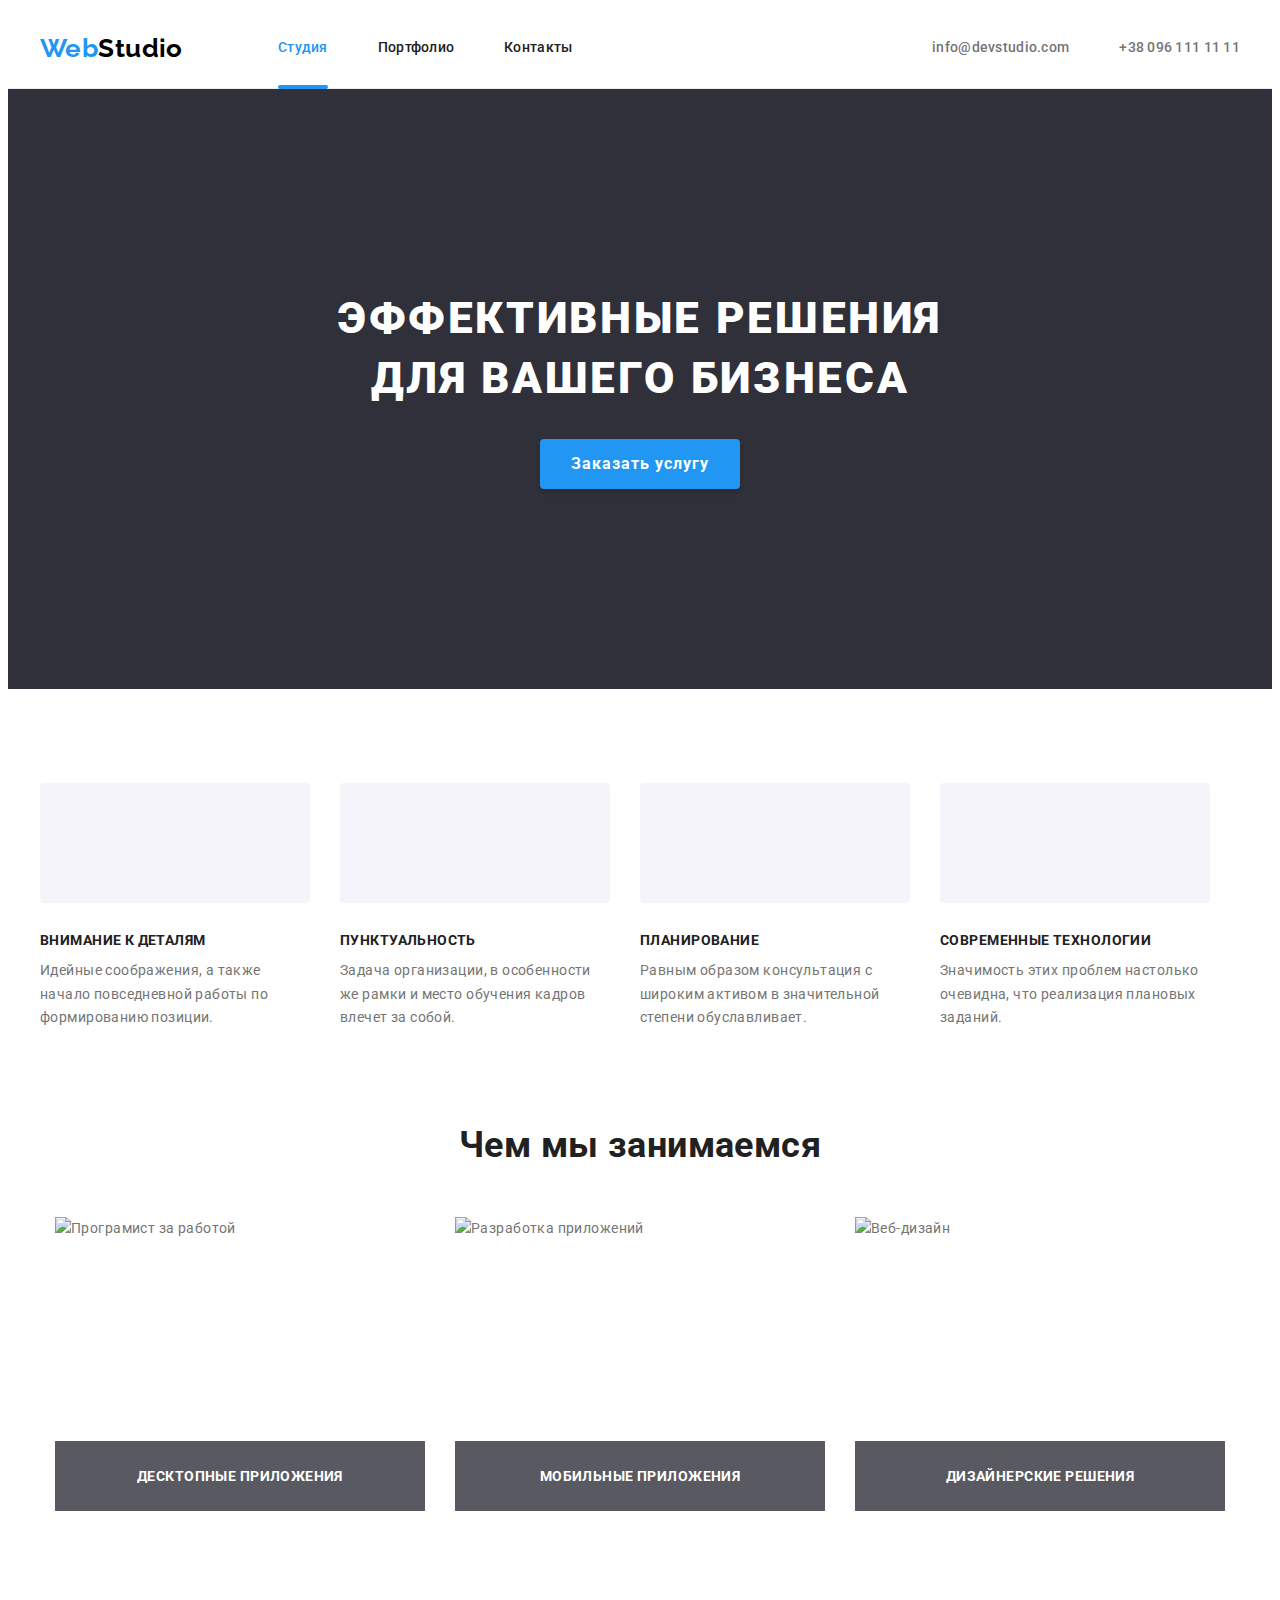
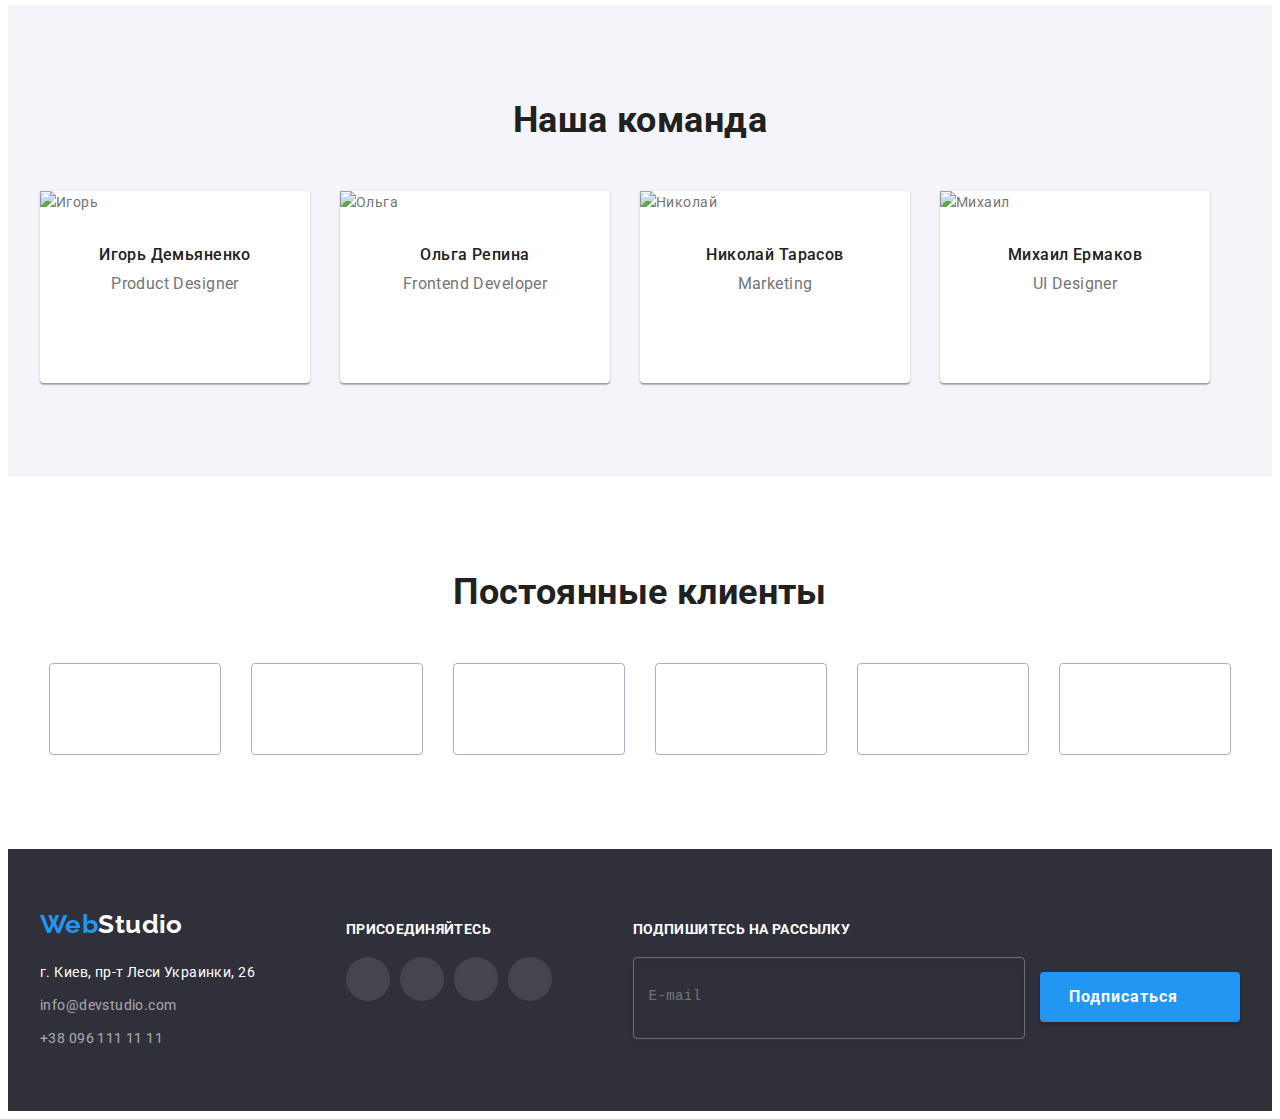
==== index.html @ 881292da "HW07" ====
<!DOCTYPE html>
<html lang="ru">
  <head>
    <meta charset="UTF-8" />
    <meta name="viewport" content="width=device-width, initial-scale=1.0" />
    <title>Домашняя работа №7</title>
    <link
      href="https://fonts.googleapis.com/css2?family=Raleway:wght@700&family=Roboto:wght@400;500;700;900&display=swap"
      rel="stylesheet"
    />
    <link
      rel="stylesheet"
      href="https://cdnjs.cloudflare.com/ajax/libs/modern-normalize/1.0.0/modern-normalize.min.css"
      integrity="sha512-ISS7cAi1PEhQ8jnbJpJZMd29NlhNj4AWYyLOSp2CE/CsHxTCu+r+t0D2yoJudVrd0/8fTVPUVDzY5Tvli75u/g=="
      crossorigin="anonymous"
    />
    <!-- <link rel="stylesheet" href="./css/style.css" /> -->
    <link rel="stylesheet" href="./css/main.min.css" />
  </head>
  <body>
    <header class="header">
      <div class="container header__container">
        <!-- Основная навигация -->
        <nav class="nav">
          <a class="logo link" href="./index.html"><span class="logo__text">Web</span>Studio</a>
          <ul class="list nav__list">
            <li class="nav__item">
              <a class="link nav__link current" href="./index.html"> Студия</a>
            </li>
            <li class="nav__item">
              <a class="link nav__link" href="./portfolio.html">Портфолио</a>
            </li>
            <li class="nav__item">
              <a class="link nav__link" href="#address">Контакты</a>
            </li>
          </ul>
        </nav>
        <ul class="contacts list">
          <li class="contacts__item">
            <a class="contacts__link link" href="mailto:info@devstudio.com"
              ><svg class="contacts__icon" width="16" height="12">
                <use href="./img/sprite.svg#icon-mail"></use>
              </svg>
              info@devstudio.com</a
            >
          </li>
          <li class="contacts__item">
            <a class="contacts__link link" href="tel:+380961111111"
              ><svg class="contacts__icon" width="10" height="16">
                <use href="./img/sprite.svg#icon-smartphone"></use>
              </svg>
              +38 096 111 11 11</a
            >
          </li>
        </ul>
      </div>
    </header>
    <div class="backdrop is-hidden" data-modal>
      <div class="modal">
        <button class="close-btn" data-modal-close>
          <svg class="close-btn__icon" width="30" height="30">
            <use href="./img/sprite.svg#icon-close"></use>
          </svg>
        </button>
        <p class="modal__text">Оставьте свои данные, мы вам перезвоним</p>
        <form class="form">
          <label class="form__field">
            <input type="text" class="form__input" name="name" placeholder=" " />
            <span class="form__label">Имя</span>
            <svg class="form__icon" width="18" height="18">
              <use href="./img/sprite.svg#icon-person"></use>
            </svg>
          </label>
          <label class="form__field">
            <input type="tel" class="form__input" name="phone" placeholder=" " />
            <span class="form__label">Телефон</span>
            <svg class="form__icon" width="18" height="18">
              <use href="./img/sprite.svg#icon-phone"></use>
            </svg>
          </label>
          <label class="form__field">
            <input type="email" class="form__input" name="email" placeholder=" " />
            <span class="form__label">Почта</span>
            <svg class="form__icon" width="18" height="18">
              <use href="./img/sprite.svg#icon-email"></use>
            </svg>
          </label>
          <label class="form__field coment">
            <textarea
              name="coment"
              rows="6"
              type="text"
              class="form__input coment__input"
              placeholder="Введите текст"
            ></textarea>
            <span class="form__label">Комментарий</span>
          </label>
          <div class="modal__box">
            <div role="group" class="contract">
              <label class="contract__field">
                Соглашаюсь с рассылкой и принимаю <a href="" class="contract__link">Условия договора</a>
                <input type="checkbox" name="checkbox" value="contract" class="checkbox visually-hidden" />
                <span class="checkbox__icon"></span>
              </label>
            </div>
            <button type="submit" class="button">Отправить</button>
          </div>
        </form>
      </div>
    </div>
    <main>
      <!-- Блок Герой -->
      <section class="hero">
        <div class="container hero__container">
          <h1 class="hero__title">
            Эффективные решения <br />
            для вашего бизнеса
          </h1>
          <button class="button" type="button" data-modal-open>Заказать услугу</button>
        </div>
      </section>
      <!-- Наши приимущества -->
      <section class="advantages">
        <div class="container">
          <h2 class="visually-hidden">Наши приимущества</h2>
          <ul class="list advantages__list">
            <li class="item advantages__item">
              <div class="icon-box">
                <svg class="icon" width="70" height="70">
                  <use href="./img/sprite.svg#icon-antenna"></use>
                </svg>
              </div>
              <h3 class="title advantages__title">Внимание к деталям</h3>
              <p class="advantages__text">
                Идейные соображения, а также начало повседневной работы по формированию позиции.
              </p>
            </li>
            <li class="item advantages__item">
              <div class="icon-box">
                <svg class="icon" width="70" height="70">
                  <use href="./img/sprite.svg#icon-clock"></use>
                </svg>
              </div>
              <h3 class="title advantages__title">Пунктуальность</h3>
              <p class="advantages__text">
                Задача организации, в особенности же рамки и место обучения кадров влечет за собой.
              </p>
            </li>
            <li class="item advantages__item">
              <div class="icon-box">
                <svg class="icon" width="70" height="70">
                  <use href="./img/sprite.svg#icon-diagram"></use>
                </svg>
              </div>
              <h3 class="title advantages__title">Планирование</h3>
              <p class="advantages__text">
                Равным образом консультация с широким активом в значительной степени обуславливает.
              </p>
            </li>
            <li class="item advantages__item">
              <div class="icon-box">
                <svg class="icon" width="70" height="70">
                  <use href="./img/sprite.svg#icon-astronaut"></use>
                </svg>
              </div>
              <h3 class="title advantages__title">Современные технологии</h3>
              <p class="advantages__text">
                Значимость этих проблем настолько очевидна, что реализация плановых заданий.
              </p>
            </li>
          </ul>
        </div>
      </section>
      <!-- Чем мы занимаемся -->
      <section class="work">
        <div class="container">
          <h2 class="title">Чем мы занимаемся</h2>
          <ul class="list work__list">
            <li class="item work__item">
              <img src="./img/img1.png" alt="Програмист за работой" width="370" height="294" />
              <p class="work__text">Десктопные приложения</p>
            </li>
            <li class="item work__item">
              <img src="./img/img2.png" alt="Разработка приложений" width="370" height="294" />
              <p class="work__text">Мобильные приложения</p>
            </li>
            <li class="item work__item">
              <img src="./img/img3.png" alt="Веб-дизайн" width="370" height="294" />
              <p class="work__text">Дизайнерские решения</p>
            </li>
          </ul>
        </div>
      </section>
      <!-- Команада -->
      <section class="team">
        <div class="container">
          <h2 class="title">Наша команда</h2>
          <ul class="list team__list">
            <li class="card">
              <img src="./img/img2_4.jpg" alt="Игорь" width="270" />
              <h3 class="title card__title">Игорь Демьяненко</h3>
              <p class="card__text">Product Designer</p>
              <ul class="list card__list">
                <li class="card__item">
                  <a
                    class="card__link link"
                    href="https://www.instagram.com/"
                    target="_blank"
                    rel="noopener noreferrer"
                  >
                    <svg class="icon" width="20" height="20">
                      <use href="./img/sprite.svg#icon-instagram"></use>
                    </svg>
                  </a>
                </li>
                <li class="card__item">
                  <a class="link card__link" href="https://twitter.com/" target="_blank" rel="noopener noreferrer"
                    ><svg class="icon" width="20" height="20">
                      <use href="./img/sprite.svg#icon-twitter"></use>
                    </svg>
                  </a>
                </li>
                <li class="card__item">
                  <a class="link card__link" href="https://www.facebook.com/" target="_blank" rel="noopener noreferrer"
                    ><svg class="icon" width="20" height="20">
                      <use href="./img/sprite.svg#icon-facebook"></use>
                    </svg>
                  </a>
                </li>
                <li class="card__item">
                  <a class="link card__link" href="https://www.linkedin.com/" target="_blank" rel="noopener noreferrer"
                    ><svg class="icon" width="20" height="20">
                      <use href="./img/sprite.svg#icon-linkedin"></use>
                    </svg>
                  </a>
                </li>
              </ul>
            </li>
            <li class="card">
              <img src="./img/img2_1.jpg" alt="Ольга" width="270" />
              <h3 class="title card__title">Ольга Репина</h3>
              <p class="card__text">Frontend Developer</p>
              <ul class="list card__list">
                <li class="card__item">
                  <a class="card__link" href="https://www.instagram.com/" target="_blank" rel="noopener noreferrer">
                    <svg class="icon" width="20" height="20">
                      <use href="./img/sprite.svg#icon-instagram"></use>
                    </svg>
                  </a>
                </li>
                <li class="card__item">
                  <a class="link card__link" href="https://twitter.com/" target="_blank" rel="noopener noreferrer"
                    ><svg class="icon" width="20" height="20">
                      <use href="./img/sprite.svg#icon-twitter"></use>
                    </svg>
                  </a>
                </li>
                <li class="card__item">
                  <a class="link card__link" href="https://www.facebook.com/" target="_blank" rel="noopener noreferrer"
                    ><svg class="icon" width="20" height="20">
                      <use href="./img/sprite.svg#icon-facebook"></use>
                    </svg>
                  </a>
                </li>
                <li class="card__item">
                  <a class="link card__link" href="https://www.linkedin.com/" target="_blank" rel="noopener noreferrer"
                    ><svg class="icon" width="20" height="20">
                      <use href="./img/sprite.svg#icon-linkedin"></use>
                    </svg>
                  </a>
                </li>
              </ul>
            </li>
            <li class="card">
              <img src="./img/img2_2.jpg" alt="Николай" width="270" />
              <h3 class="title card__title">Николай Тарасов</h3>
              <p class="card__text">Marketing</p>
              <ul class="list card__list">
                <li class="card__item">
                  <a class="card__link" href="https://www.instagram.com/" target="_blank" rel="noopener noreferrer">
                    <svg class="icon" width="20" height="20">
                      <use href="./img/sprite.svg#icon-instagram"></use>
                    </svg>
                  </a>
                </li>
                <li class="card__item">
                  <a class="link card__link" href="https://twitter.com/" target="_blank" rel="noopener noreferrer"
                    ><svg class="icon" width="20" height="20">
                      <use href="./img/sprite.svg#icon-twitter"></use>
                    </svg>
                  </a>
                </li>
                <li class="card__item">
                  <a class="link card__link" href="https://www.facebook.com/" target="_blank" rel="noopener noreferrer"
                    ><svg class="icon" width="20" height="20">
                      <use href="./img/sprite.svg#icon-facebook"></use>
                    </svg>
                  </a>
                </li>
                <li class="card__item">
                  <a class="link card__link" href="https://www.linkedin.com/" target="_blank" rel="noopener noreferrer"
                    ><svg class="icon" width="20" height="20">
                      <use href="./img/sprite.svg#icon-linkedin"></use>
                    </svg>
                  </a>
                </li>
              </ul>
            </li>
            <li class="card">
              <img src="./img/img2_3.jpg" alt="Михаил" width="270" />
              <h3 class="title card__title">Михаил Ермаков</h3>
              <p class="card__text">UI Designer</p>
              <ul class="list card__list">
                <li class="card__item">
                  <a
                    class="link card__link"
                    href="https://www.instagram.com/"
                    target="_blank"
                    rel="noopener noreferrer"
                  >
                    <svg class="icon" width="20" height="20">
                      <use href="./img/sprite.svg#icon-instagram"></use>
                    </svg>
                  </a>
                </li>
                <li class="card__item">
                  <a class="link card__link" href="https://twitter.com/" target="_blank" rel="noopener noreferrer"
                    ><svg class="icon" width="20" height="20">
                      <use href="./img/sprite.svg#icon-twitter"></use>
                    </svg>
                  </a>
                </li>
                <li class="card__item">
                  <a class="link card__link" href="https://www.facebook.com/" target="_blank" rel="noopener noreferrer"
                    ><svg class="icon" width="20" height="20">
                      <use href="./img/sprite.svg#icon-facebook"></use>
                    </svg>
                  </a>
                </li>
                <li class="card__item">
                  <a class="link card__link" href="https://www.linkedin.com/" target="_blank" rel="noopener noreferrer"
                    ><svg class="icon" width="20" height="20">
                      <use href="./img/sprite.svg#icon-linkedin"></use>
                    </svg>
                  </a>
                </li>
              </ul>
            </li>
          </ul>
        </div>
      </section>
      <section class="clients">
        <div class="container">
          <h2 class="title">Постоянные клиенты</h2>
          <ul class="list clients__box">
            <li class="clients__item">
              <a href="" class="link clients__link"
                ><svg class="icon" width="44" height="49">
                  <use href="./img/sprite.svg#icon-logo-1"></use>
                </svg>
              </a>
            </li>
            <li class="clients__item">
              <a href="" class="clients__link"
                ><svg class="icon" width="40" height="52">
                  <use href="./img/sprite.svg#icon-logo-2"></use>
                </svg>
              </a>
            </li>
            <li class="clients__item">
              <a href="" class="link clients__link"
                ><svg class="icon" width="40" height="42">
                  <use href="./img/sprite.svg#icon-logo-3"></use>
                </svg>
              </a>
            </li>
            <li class="clients__item">
              <a href="" class="link clients__link"
                ><svg class="icon" width="80" height="42">
                  <use href="./img/sprite.svg#icon-logo-4"></use>
                </svg>
              </a>
            </li>
            <li class="clients__item">
              <a href="" class="link clients__link"
                ><svg class="icon" width="59" height="47">
                  <use href="./img/sprite.svg#icon-logo-5"></use>
                </svg>
              </a>
            </li>
            <li class="clients__item">
              <a href="" class="link clients__link"
                ><svg class="icon" width="88" height="45">
                  <use href="./img/sprite.svg#icon-logo-6"></use>
                </svg>
              </a>
            </li>
          </ul>
        </div>
      </section>
    </main>
    <!-- Футер сайта -->
    <footer class="footer">
      <div class="container footer__container">
        <div class="footer__box">
          <a class="logo link" href="./index.html"><span class="logo__text">Web</span>Studio</a>
          <address id="address" class="address">
            <p class="address__text">г. Киев, пр-т Леси Украинки, 26</p>
            <ul class="list">
              <li>
                <a class="address__link link" href="mailto:info@devstudio.com">info@devstudio.com</a>
              </li>
              <li>
                <a class="address__link link" href="tel:+380961111111">+38 096 111 11 11</a>
              </li>
            </ul>
          </address>
        </div>
        <div class="footer__box-links box-links">
          <p class="join">присоединяйтесь</p>
          <ul class="list">
            <li class="box-links__item">
              <a
                class="link box-links__link"
                href="https://www.instagram.com/"
                target="_blank"
                rel="noopener noreferrer"
              >
                <svg class="icon" width="20" height="20">
                  <use href="./img/sprite.svg#icon-instagram"></use>
                </svg>
              </a>
            </li>
            <li class="box-links__item">
              <a class="link box-links__link" href="https://twitter.com/" target="_blank" rel="noopener noreferrer"
                ><svg class="icon" width="20" height="20">
                  <use href="./img/sprite.svg#icon-twitter"></use>
                </svg>
              </a>
            </li>
            <li class="box-links__item">
              <a class="link box-links__link" href="https://www.facebook.com/" target="_blank" rel="noopener noreferrer"
                ><svg class="icon" width="20" height="20">
                  <use href="./img/sprite.svg#icon-facebook"></use>
                </svg>
              </a>
            </li>
            <li class="box-links__item">
              <a class="link box-links__link" href="https://www.linkedin.com/" target="_blank" rel="noopener noreferrer"
                ><svg class="icon" width="20" height="20">
                  <use href="./img/sprite.svg#icon-linkedin"></use>
                </svg>
              </a>
            </li>
          </ul>
        </div>
        <div class="footer__box-links">
          <p class="join">Подпишитесь на рассылку</p>
          <form class="mail">
            <label class="mail__field">
              <input type="email" name="mail" class="mail__input" placeholder=" " />
              <samp class="mail__label">E-mail </samp>
            </label>
            <button type="submit" class="button submit">
              Подписаться
              <svg class="submit__icon" width="24" height="24">
                <use href="./img/sprite.svg#icon-send"></use>
              </svg>
            </button>
          </form>
        </div>
      </div>
    </footer>
    <script src="./js/modal.js"></script>
  </body>
</html>
---- css/main.min.css ----
.visually-hidden{position:absolute !important;clip:rect(1px 1px 1px 1px);clip:rect(1px, 1px, 1px, 1px);padding:0 !important;border:0 !important;height:1px !important;width:1px !important;overflow:hidden}body{color:#757575;background-color:#fff;font-family:Roboto,sans-serif;font-size:14px;line-height:1.71;letter-spacing:.03em}img{display:block;max-width:100%;height:auto}.list{list-style:none;padding:0;margin:0}.link{text-decoration:none}.title{color:#212121;font-weight:700;font-size:36px;line-height:1.17;text-align:center}h2{margin-top:0;margin-bottom:50px}.container{margin-right:auto;margin-left:auto;width:1200px;padding-left:15px;padding-right:15px}.button{width:200px;height:50px;border:none;border-radius:4px;-webkit-box-shadow:0px 4px 4px rgba(0,0,0,.15);box-shadow:0px 4px 4px rgba(0,0,0,.15);padding:0;color:#fff;background-color:#2196f3;font-family:inherit;font-weight:700;font-size:16px;line-height:1.87;letter-spacing:.06em;-webkit-transition:color 250ms cubic-bezier(0.4, 0, 0.2, 1),background-color 250ms cubic-bezier(0.4, 0, 0.2, 1);transition:color 250ms cubic-bezier(0.4, 0, 0.2, 1),background-color 250ms cubic-bezier(0.4, 0, 0.2, 1)}.button:hover,.button:focus{color:#2196f3;background-color:#fff}.header{border-bottom:1px solid #ececec}.header__container{display:-webkit-box;display:-ms-flexbox;display:flex;-webkit-box-pack:justify;-ms-flex-pack:justify;justify-content:space-between}.nav{display:-webkit-box;display:-ms-flexbox;display:flex;-webkit-box-pack:justify;-ms-flex-pack:justify;justify-content:space-between;-webkit-box-align:center;-ms-flex-align:center;align-items:center}.nav__list{display:-webkit-box;display:-ms-flexbox;display:flex;padding:0px}.nav__link{display:block;padding-top:32px;padding-bottom:32px;color:#212121;font-weight:500;font-size:14px;line-height:1.14;letter-spacing:.02em;-webkit-transition:color 250ms cubic-bezier(0.4, 0, 0.2, 1);transition:color 250ms cubic-bezier(0.4, 0, 0.2, 1)}.nav__link:hover,.nav__link:focus{color:#2196f3}.nav__item:not(:last-child){margin-right:50px}.nav__link.current{color:#2196f3;position:relative}.nav__link.current::after{content:"";position:absolute;bottom:-1px;left:0;width:100%;height:4px;background-color:#2196f3;border-radius:2px}.logo{margin-right:93px;color:#000;font-family:Raleway,sans-serif;font-weight:700;font-size:26px;line-height:1.19;width:145px;height:31px}.logo__text{color:#2196f3}.footer .logo{color:#fff}.contacts{display:-webkit-box;display:-ms-flexbox;display:flex;-webkit-box-align:center;-ms-flex-align:center;align-items:center}.contacts__item:not(:last-child){padding-left:0px;margin-right:30px}.contacts__link{display:-webkit-box;display:-ms-flexbox;display:flex;-webkit-box-align:center;-ms-flex-align:center;align-items:center;padding-top:32px;padding-bottom:32px;color:#757575;fill:#757575;font-weight:500;font-size:14px;line-height:1.14;letter-spacing:.02em;-webkit-transition:color 250ms cubic-bezier(0.4, 0, 0.2, 1),fill 250ms cubic-bezier(0.4, 0, 0.2, 1);transition:color 250ms cubic-bezier(0.4, 0, 0.2, 1),fill 250ms cubic-bezier(0.4, 0, 0.2, 1)}.contacts__link:hover,.contacts__link:focus{color:#2196f3;fill:#2196f3}.contacts__icon{margin-right:10px}.backdrop{position:absolute;top:0;left:0;width:100%;height:100%;background-color:rgba(0,0,0,.2);opacity:1}.backdrop.is-hidden{opacity:0;pointer-events:none}.modal{position:absolute;z-index:999;top:50%;left:50%;-webkit-transform:translate(-50%, -50%);transform:translate(-50%, -50%);-webkit-box-shadow:0px 1px 3px rgba(0,0,0,.12),0px 1px 1px rgba(0,0,0,.14),0px 2px 1px rgba(0,0,0,.2);box-shadow:0px 1px 3px rgba(0,0,0,.12),0px 1px 1px rgba(0,0,0,.14),0px 2px 1px rgba(0,0,0,.2);border-radius:4px;min-height:581px;min-width:528px;background-color:#fff}.modal__text{margin-top:2px;margin-bottom:30px;text-align:center;font-weight:700;font-size:20px;line-height:1.15;color:#212121}.modal__box{text-align:center}.form__field{position:relative;display:block;margin-left:40px;margin-right:40px;margin-bottom:28px}.form__field.coment{margin-bottom:20px}.form__label{position:absolute;top:-18px;left:0;font-weight:400;font-size:12px;line-height:1.167;letter-spacing:.01em;color:#757575}.form__input{width:448px;height:40px;padding-left:42px;border-radius:4px;border:1px solid rgba(33,33,33,.2)}.form__input:focus{outline:none;border-color:#2196f3}.form__input:focus~.form__icon{fill:#2196f3}.form__icon{position:absolute;top:50%;left:15px;-webkit-transform:translateY(-50%);transform:translateY(-50%)}.coment__input{resize:none;padding:12px 16px;min-height:120px}.contract{margin-bottom:30px}.contract__link{color:#2196f3}.contract__field{position:relative}.checkbox__icon{position:absolute;left:0;top:50%;-webkit-transform:translate(-24px, -50%);transform:translate(-24px, -50%);width:16px;height:15px;background-color:rgba(0,0,0,0);border:2px solid #212121;border-radius:4px}.checkbox:checked+.checkbox__icon{background-color:#2196f3;background-image:url(../../img/icon-check.svg);border:rgba(0,0,0,0);background-size:contain;background-origin:border-box}.close-btn{display:block;padding:0;border:1px solid rgba(0,0,0,.1);border-radius:50%;margin-top:8px;margin-right:8px;margin-left:auto;background-color:rgba(0,0,0,0)}.close-btn:focus,.close-btn:hover{fill:#2196f3}.close-btn__icon{display:block}.hero{padding:200px 0;margin-right:auto;margin-left:auto;max-width:1600px;background-color:#2f303a;background-image:-webkit-gradient(linear, left top, left bottom, from(rgba(47, 48, 58, 0.4)), to(rgba(47, 48, 58, 0.4))),url(../img/hero.jpg);background-image:linear-gradient(rgba(47, 48, 58, 0.4), rgba(47, 48, 58, 0.4)),url(../img/hero.jpg)}.hero__container{display:-webkit-box;display:-ms-flexbox;display:flex;-webkit-box-orient:vertical;-webkit-box-direction:normal;-ms-flex-direction:column;flex-direction:column;-webkit-box-align:center;-ms-flex-align:center;align-items:center;-webkit-box-pack:center;-ms-flex-pack:center;justify-content:center}.hero__title{margin-top:0px;margin-bottom:30px;color:#fff;font-weight:900;font-size:44px;line-height:1.36;text-align:center;letter-spacing:.06em;text-transform:uppercase}.advantages{padding-top:94px;padding-bottom:94px}.advantages__list{display:-webkit-box;display:-ms-flexbox;display:flex}.advantages__text{margin:0}.advantages__title{margin-top:0px;margin-bottom:10px;font-weight:700;font-size:14px;line-height:1.14;text-transform:uppercase;text-align:start}.advantages__item{width:270px}.advantages__item:not(:last-child){margin-right:30px}.icon-box{display:-webkit-box;display:-ms-flexbox;display:flex;-webkit-box-pack:center;-ms-flex-pack:center;justify-content:center;-webkit-box-align:center;-ms-flex-align:center;align-items:center;height:120px;margin-bottom:30px;border-radius:4px;background-color:#f5f4fa}.work{padding-bottom:94px}.work__list{display:-webkit-box;display:-ms-flexbox;display:flex;-webkit-box-pack:center;-ms-flex-pack:center;justify-content:center}.work__item{position:relative}.work__item:not(:last-child){margin-right:30px}.work__text{position:absolute;bottom:0;left:0;right:0;margin:0;padding-top:27px;padding-bottom:27px;font-weight:700;font-size:14px;line-height:1.143;text-align:center;text-transform:uppercase;color:#fff;background-color:rgba(47,48,58,.8)}.team{padding-top:94px;padding-bottom:94px;background-color:#f5f4fa}.team__list{display:-webkit-box;display:-ms-flexbox;display:flex}.card{background-color:#fff;padding-bottom:30px;-webkit-box-shadow:0px 1px 3px rgba(0,0,0,.12),0px 1px 1px rgba(0,0,0,.14),0px 2px 1px rgba(0,0,0,.2);box-shadow:0px 1px 3px rgba(0,0,0,.12),0px 1px 1px rgba(0,0,0,.14),0px 2px 1px rgba(0,0,0,.2);border-radius:0px 0px 4px 4px}.card:not(:last-child){margin-right:30px}.card__title{padding-top:30px;margin:0;margin-bottom:10px;font-weight:500;font-size:16px;line-height:1.19}.card__text{padding-bottom:16px;margin:0;font-size:16px;line-height:1.19;text-align:center}.card__list{display:-webkit-box;display:-ms-flexbox;display:flex;-webkit-box-pack:center;-ms-flex-pack:center;justify-content:center}.card__link{height:44px;width:44px;display:-webkit-inline-box;display:-ms-inline-flexbox;display:inline-flex;-webkit-box-pack:center;-ms-flex-pack:center;justify-content:center;-webkit-box-align:center;-ms-flex-align:center;align-items:center;border-radius:50%;fill:#afb1b8;-webkit-transition:fill 250ms cubic-bezier(0.4, 0, 0.2, 1),background-color 250ms cubic-bezier(0.4, 0, 0.2, 1);transition:fill 250ms cubic-bezier(0.4, 0, 0.2, 1),background-color 250ms cubic-bezier(0.4, 0, 0.2, 1)}.card__link:hover,.card__link:focus{background-color:#2196f3;fill:#fff}.card__item:not(:last-child){margin-right:10px}.clients{padding-bottom:94px;padding-top:94px}.clients__box{display:-webkit-box;display:-ms-flexbox;display:flex;-webkit-box-pack:center;-ms-flex-pack:center;justify-content:center}.clients__item:not(:last-child){margin-right:30px}.clients__link{display:-webkit-box;display:-ms-flexbox;display:flex;-webkit-box-align:center;-ms-flex-align:center;align-items:center;-webkit-box-pack:center;-ms-flex-pack:center;justify-content:center;width:170px;height:90px;fill:#afb1b8;border:1px solid #afb1b8;border-radius:4px;-webkit-transition:border-color 250ms cubic-bezier(0.4, 0, 0.2, 1),fill 250ms cubic-bezier(0.4, 0, 0.2, 1);transition:border-color 250ms cubic-bezier(0.4, 0, 0.2, 1),fill 250ms cubic-bezier(0.4, 0, 0.2, 1)}.clients__link:hover,.clients__link:focus{fill:#2196f3;border-color:#2196f3}.footer{background-color:#2f303a;padding:60px 0}.footer__container{display:-webkit-box;display:-ms-flexbox;display:flex}.footer__box-links{padding-top:12px;margin-left:70px}.footer__box-links>.list{display:-webkit-box;display:-ms-flexbox;display:flex}.footer__box-links:last-child{margin-left:auto}.box-links__item:not(:last-child){margin-right:10px}.box-links__link{display:-webkit-box;display:-ms-flexbox;display:flex;-webkit-box-align:center;-ms-flex-align:center;align-items:center;-webkit-box-pack:center;-ms-flex-pack:center;justify-content:center;width:44px;height:44px;border-radius:50%;background-color:rgba(255,255,255,.1);fill:#fff;-webkit-transition:background-color 250ms cubic-bezier(0.4, 0, 0.2, 1);transition:background-color 250ms cubic-bezier(0.4, 0, 0.2, 1)}.box-links__link:hover,.box-links__link:focus{background-color:#2196f3}.address__text{margin:0;margin-top:20px}.address{color:#fff;font-style:normal}.address__link{color:rgba(255,255,255,.6);display:inline-block;margin-top:9px;-webkit-transition:color 250ms cubic-bezier(0.4, 0, 0.2, 1);transition:color 250ms cubic-bezier(0.4, 0, 0.2, 1)}.address__link:hover,.address__link:focus{color:#2196f3}.join{margin:0;margin-bottom:20px;color:#fff;font-weight:700;line-height:1.143;text-transform:uppercase}.submit{display:-webkit-inline-box;display:-ms-inline-flexbox;display:inline-flex;-webkit-box-align:center;-ms-flex-align:center;align-items:center;padding-left:29px;margin-left:12px}.submit__icon{margin:13px 28px 13px 10px;fill:#fff;-webkit-transition:fill 250ms cubic-bezier(0.4, 0, 0.2, 1);transition:fill 250ms cubic-bezier(0.4, 0, 0.2, 1)}.submit:hover .submit__icon,.submit:focus .submit__icon{fill:#2196f3}.mail__input{width:358px;height:50px;padding:15px 16px;background:rgba(0,0,0,0);border:1px solid rgba(255,255,255,.3);-webkit-filter:drop-shadow(0px 4px 4px rgba(0, 0, 0, 0.15));filter:drop-shadow(0px 4px 4px rgba(0, 0, 0, 0.15));border-radius:4px;color:#fff}.mail__field{position:relative}.mail__label{position:absolute;top:50%;left:16px;-webkit-transform:translateY(-50%);transform:translateY(-50%);-webkit-transition:-webkit-transform 250ms cubic-bezier(0.4, 0, 0.2, 1);transition:-webkit-transform 250ms cubic-bezier(0.4, 0, 0.2, 1);transition:transform 250ms cubic-bezier(0.4, 0, 0.2, 1);transition:transform 250ms cubic-bezier(0.4, 0, 0.2, 1), -webkit-transform 250ms cubic-bezier(0.4, 0, 0.2, 1)}.mail__input:not(:-moz-placeholder-shown)+.mail__label{transform:translateY(60px) scale(1.2)}.mail__input:not(:-ms-input-placeholder)+.mail__label{transform:translateY(60px) scale(1.2)}.mail__input:focus+.mail__label,.mail__input:not(:placeholder-shown)+.mail__label{-webkit-transform:translateY(60px) scale(1.2);transform:translateY(60px) scale(1.2)}/*# sourceMappingURL=main.min.css.map */
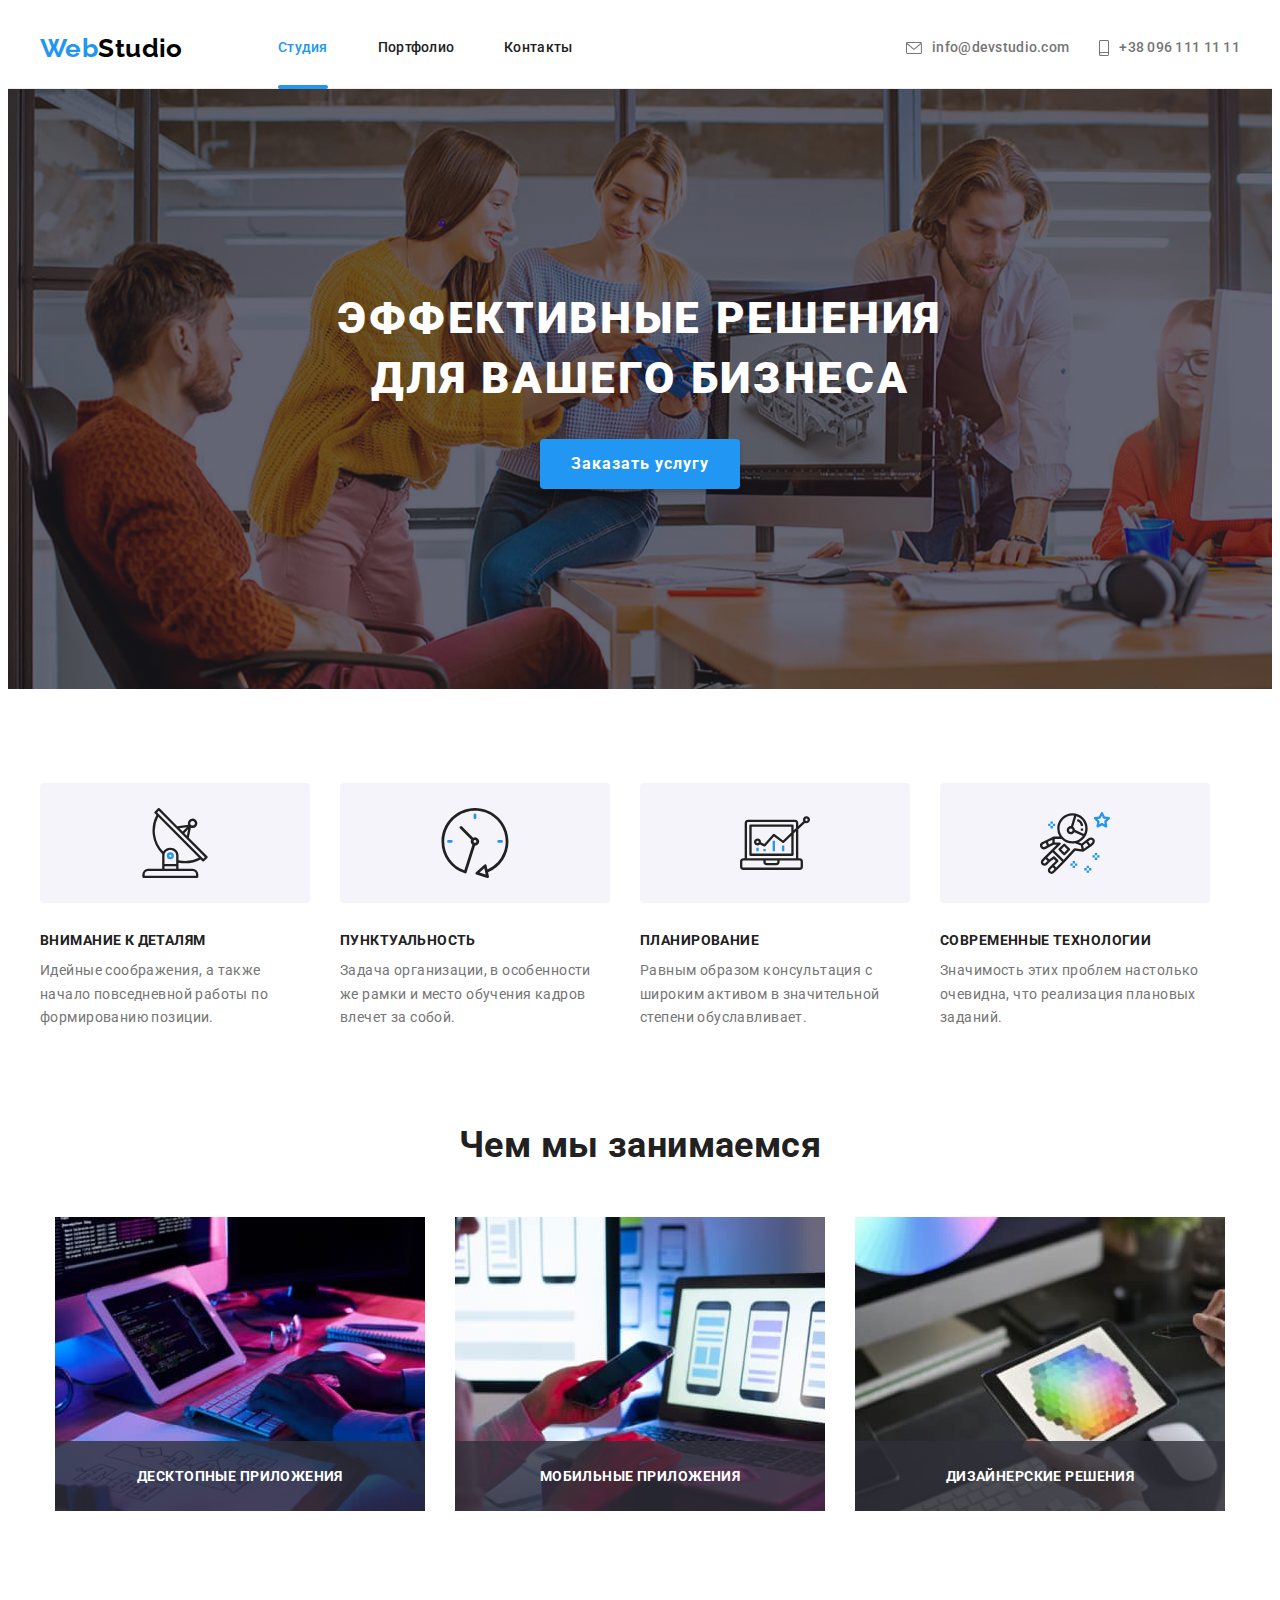
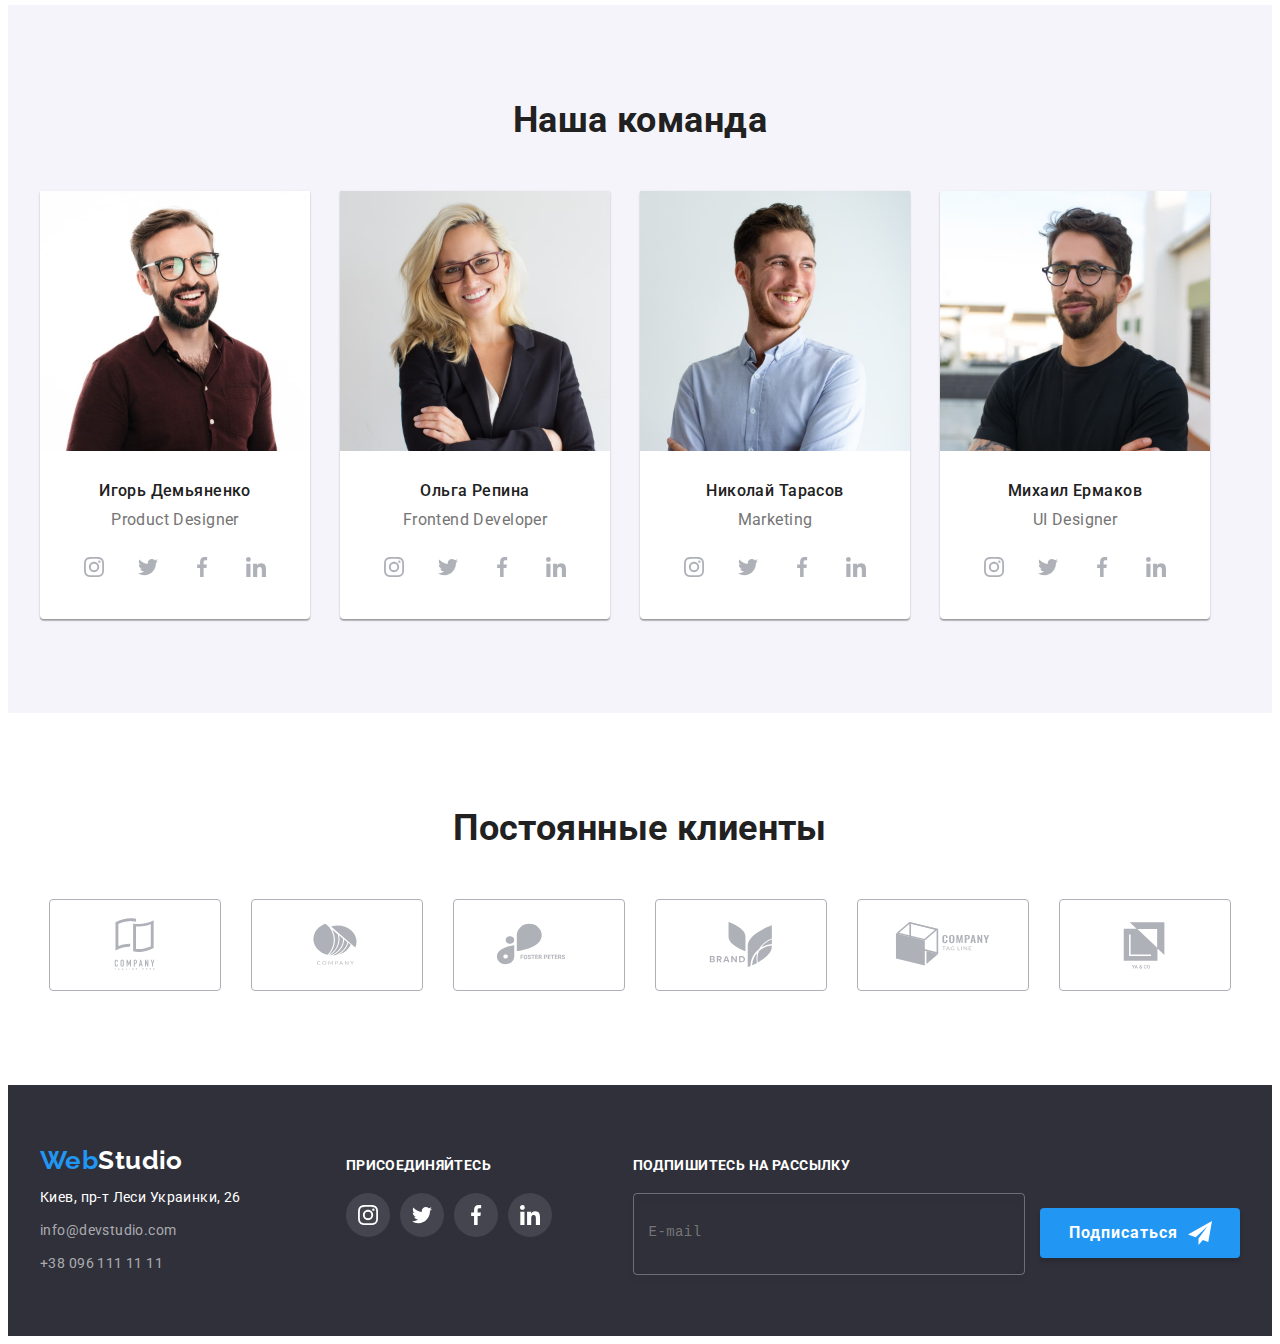
==== commit 6042c9bc: "HW07" ====
--- a/index.html
+++ b/index.html
@@ -3,7 +3,7 @@
   <head>
     <meta charset="UTF-8" />
     <meta name="viewport" content="width=device-width, initial-scale=1.0" />
-    <title>Домашняя работа №7</title>
+    <title>Web Studio (Version 2.1)</title>
     <link
       href="https://fonts.googleapis.com/css2?family=Raleway:wght@700&family=Roboto:wght@400;500;700;900&display=swap"
       rel="stylesheet"
@@ -14,14 +14,12 @@
       integrity="sha512-ISS7cAi1PEhQ8jnbJpJZMd29NlhNj4AWYyLOSp2CE/CsHxTCu+r+t0D2yoJudVrd0/8fTVPUVDzY5Tvli75u/g=="
       crossorigin="anonymous"
     />
-    <!-- <link rel="stylesheet" href="./css/style.css" /> -->
-    <link rel="stylesheet" href="./css/main.min.css" />
+    <link href="./css/main.min.css" rel="stylesheet"/>
   </head>
   <body>
     <header class="header">
       <div class="container header__container">
-        <!-- Основная навигация -->
-        <nav class="nav">
+         <nav class="nav">
           <a class="logo link" href="./index.html"><span class="logo__text">Web</span>Studio</a>
           <ul class="list nav__list">
             <li class="nav__item">
@@ -39,7 +37,7 @@
           <li class="contacts__item">
             <a class="contacts__link link" href="mailto:info@devstudio.com"
               ><svg class="contacts__icon" width="16" height="12">
-                <use href="./img/sprite.svg#icon-mail"></use>
+                <use href="./images/icons.svg#icon-envelope""></use>
               </svg>
               info@devstudio.com</a
             >
@@ -47,7 +45,7 @@
           <li class="contacts__item">
             <a class="contacts__link link" href="tel:+380961111111"
               ><svg class="contacts__icon" width="10" height="16">
-                <use href="./img/sprite.svg#icon-smartphone"></use>
+                <use href="./images/icons.svg#icon-smartphone"></use>
               </svg>
               +38 096 111 11 11</a
             >
@@ -59,30 +57,30 @@
       <div class="modal">
         <button class="close-btn" data-modal-close>
           <svg class="close-btn__icon" width="30" height="30">
-            <use href="./img/sprite.svg#icon-close"></use>
+            <use href="./images/icons.svg#icon-close"></use>
           </svg>
         </button>
-        <p class="modal__text">Оставьте свои данные, мы вам перезвоним</p>
+        <p class="modal__text">Залиште свої дані, ми вам передзвонимо</p>
         <form class="form">
           <label class="form__field">
-            <input type="text" class="form__input" name="name" placeholder=" " />
-            <span class="form__label">Имя</span>
+            <input type="text" class="form__input" name="name"/>
+            <span class="form__label">Ім'я</span>
             <svg class="form__icon" width="18" height="18">
-              <use href="./img/sprite.svg#icon-person"></use>
+              <use href="./images/icons.svg#icon-person"></use>
             </svg>
           </label>
           <label class="form__field">
-            <input type="tel" class="form__input" name="phone" placeholder=" " />
+            <input type="tel" class="form__input" name="phone"/>
             <span class="form__label">Телефон</span>
             <svg class="form__icon" width="18" height="18">
-              <use href="./img/sprite.svg#icon-phone"></use>
+              <use href="./images/icons.svg#icon-phone"></use>
             </svg>
           </label>
           <label class="form__field">
-            <input type="email" class="form__input" name="email" placeholder=" " />
-            <span class="form__label">Почта</span>
+            <input type="email" class="form__input" name="email"/>
+            <span class="form__label">Пошта</span>
             <svg class="form__icon" width="18" height="18">
-              <use href="./img/sprite.svg#icon-email"></use>
+              <use href="./images/icons.svg#icon-email"></use>
             </svg>
           </label>
           <label class="form__field coment">
@@ -93,33 +91,30 @@
               class="form__input coment__input"
               placeholder="Введите текст"
             ></textarea>
-            <span class="form__label">Комментарий</span>
+            <span class="form__label">Коментар</span>
           </label>
           <div class="modal__box">
             <div role="group" class="contract">
               <label class="contract__field">
-                Соглашаюсь с рассылкой и принимаю <a href="" class="contract__link">Условия договора</a>
+                Погоджуюся з розсилкою та приймаю <a href="" class="contract__link">Условия договора</a>
                 <input type="checkbox" name="checkbox" value="contract" class="checkbox visually-hidden" />
                 <span class="checkbox__icon"></span>
               </label>
             </div>
-            <button type="submit" class="button">Отправить</button>
+            <button type="submit" class="button">Відправити</button>
           </div>
         </form>
       </div>
     </div>
     <main>
-      <!-- Блок Герой -->
       <section class="hero">
         <div class="container hero__container">
           <h1 class="hero__title">
-            Эффективные решения <br />
-            для вашего бизнеса
+            Эффективные решения для вашего бизнеса
           </h1>
           <button class="button" type="button" data-modal-open>Заказать услугу</button>
         </div>
       </section>
-      <!-- Наши приимущества -->
       <section class="advantages">
         <div class="container">
           <h2 class="visually-hidden">Наши приимущества</h2>
@@ -127,7 +122,7 @@
             <li class="item advantages__item">
               <div class="icon-box">
                 <svg class="icon" width="70" height="70">
-                  <use href="./img/sprite.svg#icon-antenna"></use>
+                  <use href="./images/icons.svg#icon-antenna"></use>
                 </svg>
               </div>
               <h3 class="title advantages__title">Внимание к деталям</h3>
@@ -138,7 +133,7 @@
             <li class="item advantages__item">
               <div class="icon-box">
                 <svg class="icon" width="70" height="70">
-                  <use href="./img/sprite.svg#icon-clock"></use>
+                  <use href="./images/icons.svg#icon-clock"></use>
                 </svg>
               </div>
               <h3 class="title advantages__title">Пунктуальность</h3>
@@ -149,7 +144,7 @@
             <li class="item advantages__item">
               <div class="icon-box">
                 <svg class="icon" width="70" height="70">
-                  <use href="./img/sprite.svg#icon-diagram"></use>
+                  <use href="./images/icons.svg#icon-diagram"></use>
                 </svg>
               </div>
               <h3 class="title advantages__title">Планирование</h3>
@@ -160,7 +155,7 @@
             <li class="item advantages__item">
               <div class="icon-box">
                 <svg class="icon" width="70" height="70">
-                  <use href="./img/sprite.svg#icon-astronaut"></use>
+                  <use href="./images/icons.svg#icon-astronaut"></use>
                 </svg>
               </div>
               <h3 class="title advantages__title">Современные технологии</h3>
@@ -171,33 +166,31 @@
           </ul>
         </div>
       </section>
-      <!-- Чем мы занимаемся -->
       <section class="work">
         <div class="container">
           <h2 class="title">Чем мы занимаемся</h2>
           <ul class="list work__list">
             <li class="item work__item">
-              <img src="./img/img1.png" alt="Програмист за работой" width="370" height="294" />
+              <img src="images/img1.jpg" alt="Програмист за работой" width="370" height="294" />
               <p class="work__text">Десктопные приложения</p>
             </li>
             <li class="item work__item">
-              <img src="./img/img2.png" alt="Разработка приложений" width="370" height="294" />
+              <img src="images/img2.jpg" alt="Разработка приложений" width="370" height="294" />
               <p class="work__text">Мобильные приложения</p>
             </li>
             <li class="item work__item">
-              <img src="./img/img3.png" alt="Веб-дизайн" width="370" height="294" />
+              <img src="images/img3.jpg" alt="Веб-дизайн" width="370" height="294" />
               <p class="work__text">Дизайнерские решения</p>
             </li>
           </ul>
         </div>
       </section>
-      <!-- Команада -->
       <section class="team">
         <div class="container">
           <h2 class="title">Наша команда</h2>
           <ul class="list team__list">
             <li class="card">
-              <img src="./img/img2_4.jpg" alt="Игорь" width="270" />
+              <img src="./images/img4.jpg" alt="Игорь" width="270" />
               <h3 class="title card__title">Игорь Демьяненко</h3>
               <p class="card__text">Product Designer</p>
               <ul class="list card__list">
@@ -209,105 +202,105 @@
                     rel="noopener noreferrer"
                   >
                     <svg class="icon" width="20" height="20">
-                      <use href="./img/sprite.svg#icon-instagram"></use>
+                      <use href="./images/icons.svg#icon-instagram"></use>
                     </svg>
                   </a>
                 </li>
                 <li class="card__item">
                   <a class="link card__link" href="https://twitter.com/" target="_blank" rel="noopener noreferrer"
                     ><svg class="icon" width="20" height="20">
-                      <use href="./img/sprite.svg#icon-twitter"></use>
+                      <use href="./images/icons.svg#icon-twitter"></use>
                     </svg>
                   </a>
                 </li>
                 <li class="card__item">
                   <a class="link card__link" href="https://www.facebook.com/" target="_blank" rel="noopener noreferrer"
                     ><svg class="icon" width="20" height="20">
-                      <use href="./img/sprite.svg#icon-facebook"></use>
+                      <use href="./images/icons.svg#icon-facebook""></use>
                     </svg>
                   </a>
                 </li>
                 <li class="card__item">
                   <a class="link card__link" href="https://www.linkedin.com/" target="_blank" rel="noopener noreferrer"
                     ><svg class="icon" width="20" height="20">
-                      <use href="./img/sprite.svg#icon-linkedin"></use>
+                      <use href="./images/icons.svg#icon-linkedin"></use>
                     </svg>
                   </a>
                 </li>
               </ul>
             </li>
             <li class="card">
-              <img src="./img/img2_1.jpg" alt="Ольга" width="270" />
+              <img src="./images/img5.jpg" alt="Ольга" width="270" />
               <h3 class="title card__title">Ольга Репина</h3>
               <p class="card__text">Frontend Developer</p>
               <ul class="list card__list">
                 <li class="card__item">
                   <a class="card__link" href="https://www.instagram.com/" target="_blank" rel="noopener noreferrer">
                     <svg class="icon" width="20" height="20">
-                      <use href="./img/sprite.svg#icon-instagram"></use>
+                      <use href="./images/icons.svg#icon-instagram"></use>
                     </svg>
                   </a>
                 </li>
                 <li class="card__item">
                   <a class="link card__link" href="https://twitter.com/" target="_blank" rel="noopener noreferrer"
                     ><svg class="icon" width="20" height="20">
-                      <use href="./img/sprite.svg#icon-twitter"></use>
+                      <use href="./images/icons.svg#icon-twitter"></use>
                     </svg>
                   </a>
                 </li>
                 <li class="card__item">
                   <a class="link card__link" href="https://www.facebook.com/" target="_blank" rel="noopener noreferrer"
                     ><svg class="icon" width="20" height="20">
-                      <use href="./img/sprite.svg#icon-facebook"></use>
+                      <use href="./images/icons.svg#icon-facebook"></use>
                     </svg>
                   </a>
                 </li>
                 <li class="card__item">
                   <a class="link card__link" href="https://www.linkedin.com/" target="_blank" rel="noopener noreferrer"
                     ><svg class="icon" width="20" height="20">
-                      <use href="./img/sprite.svg#icon-linkedin"></use>
+                      <use href="./images/icons.svg#icon-linkedin"></use>
                     </svg>
                   </a>
                 </li>
               </ul>
             </li>
             <li class="card">
-              <img src="./img/img2_2.jpg" alt="Николай" width="270" />
+              <img src="./images/img6.jpg" alt="Николай" width="270" />
               <h3 class="title card__title">Николай Тарасов</h3>
               <p class="card__text">Marketing</p>
               <ul class="list card__list">
                 <li class="card__item">
                   <a class="card__link" href="https://www.instagram.com/" target="_blank" rel="noopener noreferrer">
                     <svg class="icon" width="20" height="20">
-                      <use href="./img/sprite.svg#icon-instagram"></use>
+                      <use href="./images/icons.svg#icon-instagram"></use>
                     </svg>
                   </a>
                 </li>
                 <li class="card__item">
                   <a class="link card__link" href="https://twitter.com/" target="_blank" rel="noopener noreferrer"
                     ><svg class="icon" width="20" height="20">
-                      <use href="./img/sprite.svg#icon-twitter"></use>
+                      <use href="./images/icons.svg#icon-twitter"></use>
                     </svg>
                   </a>
                 </li>
                 <li class="card__item">
                   <a class="link card__link" href="https://www.facebook.com/" target="_blank" rel="noopener noreferrer"
                     ><svg class="icon" width="20" height="20">
-                      <use href="./img/sprite.svg#icon-facebook"></use>
+                      <use href="./images/icons.svg#icon-facebook"></use>
                     </svg>
                   </a>
                 </li>
                 <li class="card__item">
                   <a class="link card__link" href="https://www.linkedin.com/" target="_blank" rel="noopener noreferrer"
                     ><svg class="icon" width="20" height="20">
-                      <use href="./img/sprite.svg#icon-linkedin"></use>
+                      <use href="./images/icons.svg#icon-linkedin"></use>
                     </svg>
                   </a>
                 </li>
               </ul>
             </li>
             <li class="card">
-              <img src="./img/img2_3.jpg" alt="Михаил" width="270" />
+              <img src="./images/img7.jpg" alt="Михаил" width="270" />
               <h3 class="title card__title">Михаил Ермаков</h3>
               <p class="card__text">UI Designer</p>
               <ul class="list card__list">
@@ -319,28 +312,28 @@
                     rel="noopener noreferrer"
                   >
                     <svg class="icon" width="20" height="20">
-                      <use href="./img/sprite.svg#icon-instagram"></use>
+                      <use href="./images/icons.svg#icon-instagram"></use>
                     </svg>
                   </a>
                 </li>
                 <li class="card__item">
                   <a class="link card__link" href="https://twitter.com/" target="_blank" rel="noopener noreferrer"
                     ><svg class="icon" width="20" height="20">
-                      <use href="./img/sprite.svg#icon-twitter"></use>
+                      <use href="./images/icons.svg#icon-twitter"></use>
                     </svg>
                   </a>
                 </li>
                 <li class="card__item">
                   <a class="link card__link" href="https://www.facebook.com/" target="_blank" rel="noopener noreferrer"
                     ><svg class="icon" width="20" height="20">
-                      <use href="./img/sprite.svg#icon-facebook"></use>
+                      <use href="./images/icons.svg#icon-facebook"></use>
                     </svg>
                   </a>
                 </li>
                 <li class="card__item">
                   <a class="link card__link" href="https://www.linkedin.com/" target="_blank" rel="noopener noreferrer"
                     ><svg class="icon" width="20" height="20">
-                      <use href="./img/sprite.svg#icon-linkedin"></use>
+                      <use href="./images/icons.svg#icon-linkedin"></use>
                     </svg>
                   </a>
                 </li>
@@ -355,43 +348,43 @@
           <ul class="list clients__box">
             <li class="clients__item">
               <a href="" class="link clients__link"
-                ><svg class="icon" width="44" height="49">
-                  <use href="./img/sprite.svg#icon-logo-1"></use>
+                ><svg class="icon" width="106" height="60">
+                  <use href="./images/icons.svg#icon-Logo1"></use>
                 </svg>
               </a>
             </li>
             <li class="clients__item">
               <a href="" class="clients__link"
-                ><svg class="icon" width="40" height="52">
-                  <use href="./img/sprite.svg#icon-logo-2"></use>
+                ><svg class="icon" width="106" height="60">
+                  <use href="./images/icons.svg#icon-Logo2"></use>
                 </svg>
               </a>
             </li>
             <li class="clients__item">
               <a href="" class="link clients__link"
-                ><svg class="icon" width="40" height="42">
-                  <use href="./img/sprite.svg#icon-logo-3"></use>
+                ><svg class="icon" width="106" height="60">
+                  <use href="./images/icons.svg#icon-Logo3"></use>
                 </svg>
               </a>
             </li>
             <li class="clients__item">
               <a href="" class="link clients__link"
-                ><svg class="icon" width="80" height="42">
-                  <use href="./img/sprite.svg#icon-logo-4"></use>
+                ><svg class="icon" width="106" height="60">
+                  <use href="./images/icons.svg#icon-Logo4"></use>
                 </svg>
               </a>
             </li>
             <li class="clients__item">
               <a href="" class="link clients__link"
-                ><svg class="icon" width="59" height="47">
-                  <use href="./img/sprite.svg#icon-logo-5"></use>
+                ><svg class="icon" width="106" height="60">
+                  <use href="./images/icons.svg#icon-Logo5"></use>
                 </svg>
               </a>
             </li>
             <li class="clients__item">
               <a href="" class="link clients__link"
-                ><svg class="icon" width="88" height="45">
-                  <use href="./img/sprite.svg#icon-logo-6"></use>
+                ><svg class="icon" width="106" height="60">
+                  <use href="./images/icons.svg#icon-Logo6"></use>
                 </svg>
               </a>
             </li>
@@ -399,14 +392,15 @@
         </div>
       </section>
     </main>
-    <!-- Футер сайта -->
     <footer class="footer">
       <div class="container footer__container">
         <div class="footer__box">
           <a class="logo link" href="./index.html"><span class="logo__text">Web</span>Studio</a>
           <address id="address" class="address">
-            <p class="address__text">г. Киев, пр-т Леси Украинки, 26</p>
             <ul class="list">
+              <li>
+                <a class="address__map link" href="https://goo.gl/maps/piqngm7oDQpEDh6u6" target="_blank" rel="noopener nofollow noreferrer">Киев, пр-т Леси Украинки, 26</a>
+              </li>
               <li>
                 <a class="address__link link" href="mailto:info@devstudio.com">info@devstudio.com</a>
               </li>
@@ -427,28 +421,28 @@
                 rel="noopener noreferrer"
               >
                 <svg class="icon" width="20" height="20">
-                  <use href="./img/sprite.svg#icon-instagram"></use>
+                  <use href="./images/icons.svg#icon-instagram"></use>
                 </svg>
               </a>
             </li>
             <li class="box-links__item">
               <a class="link box-links__link" href="https://twitter.com/" target="_blank" rel="noopener noreferrer"
                 ><svg class="icon" width="20" height="20">
-                  <use href="./img/sprite.svg#icon-twitter"></use>
+                  <use href="./images/icons.svg#icon-twitter"></use>
                 </svg>
               </a>
             </li>
             <li class="box-links__item">
               <a class="link box-links__link" href="https://www.facebook.com/" target="_blank" rel="noopener noreferrer"
                 ><svg class="icon" width="20" height="20">
-                  <use href="./img/sprite.svg#icon-facebook"></use>
+                  <use href="./images/icons.svg#icon-facebook"></use>
                 </svg>
               </a>
             </li>
             <li class="box-links__item">
               <a class="link box-links__link" href="https://www.linkedin.com/" target="_blank" rel="noopener noreferrer"
                 ><svg class="icon" width="20" height="20">
-                  <use href="./img/sprite.svg#icon-linkedin"></use>
+                  <use href="./images/icons.svg#icon-linkedin"></use>
                 </svg>
               </a>
             </li>
@@ -464,7 +458,7 @@
             <button type="submit" class="button submit">
               Подписаться
               <svg class="submit__icon" width="24" height="24">
-                <use href="./img/sprite.svg#icon-send"></use>
+                <use href="./images/icons.svg#icon-icon-send"></use>
               </svg>
             </button>
           </form>
--- a/css/main.min.css
+++ b/css/main.min.css
@@ -1 +1 @@
-.visually-hidden{position:absolute !important;clip:rect(1px 1px 1px 1px);clip:rect(1px, 1px, 1px, 1px);padding:0 !important;border:0 !important;height:1px !important;width:1px !important;overflow:hidden}body{color:#757575;background-color:#fff;font-family:Roboto,sans-serif;font-size:14px;line-height:1.71;letter-spacing:.03em}img{display:block;max-width:100%;height:auto}.list{list-style:none;padding:0;margin:0}.link{text-decoration:none}.title{color:#212121;font-weight:700;font-size:36px;line-height:1.17;text-align:center}h2{margin-top:0;margin-bottom:50px}.container{margin-right:auto;margin-left:auto;width:1200px;padding-left:15px;padding-right:15px}.button{width:200px;height:50px;border:none;border-radius:4px;-webkit-box-shadow:0px 4px 4px rgba(0,0,0,.15);box-shadow:0px 4px 4px rgba(0,0,0,.15);padding:0;color:#fff;background-color:#2196f3;font-family:inherit;font-weight:700;font-size:16px;line-height:1.87;letter-spacing:.06em;-webkit-transition:color 250ms cubic-bezier(0.4, 0, 0.2, 1),background-color 250ms cubic-bezier(0.4, 0, 0.2, 1);transition:color 250ms cubic-bezier(0.4, 0, 0.2, 1),background-color 250ms cubic-bezier(0.4, 0, 0.2, 1)}.button:hover,.button:focus{color:#2196f3;background-color:#fff}.header{border-bottom:1px solid #ececec}.header__container{display:-webkit-box;display:-ms-flexbox;display:flex;-webkit-box-pack:justify;-ms-flex-pack:justify;justify-content:space-between}.nav{display:-webkit-box;display:-ms-flexbox;display:flex;-webkit-box-pack:justify;-ms-flex-pack:justify;justify-content:space-between;-webkit-box-align:center;-ms-flex-align:center;align-items:center}.nav__list{display:-webkit-box;display:-ms-flexbox;display:flex;padding:0px}.nav__link{display:block;padding-top:32px;padding-bottom:32px;color:#212121;font-weight:500;font-size:14px;line-height:1.14;letter-spacing:.02em;-webkit-transition:color 250ms cubic-bezier(0.4, 0, 0.2, 1);transition:color 250ms cubic-bezier(0.4, 0, 0.2, 1)}.nav__link:hover,.nav__link:focus{color:#2196f3}.nav__item:not(:last-child){margin-right:50px}.nav__link.current{color:#2196f3;position:relative}.nav__link.current::after{content:"";position:absolute;bottom:-1px;left:0;width:100%;height:4px;background-color:#2196f3;border-radius:2px}.logo{margin-right:93px;color:#000;font-family:Raleway,sans-serif;font-weight:700;font-size:26px;line-height:1.19;width:145px;height:31px}.logo__text{color:#2196f3}.footer .logo{color:#fff}.contacts{display:-webkit-box;display:-ms-flexbox;display:flex;-webkit-box-align:center;-ms-flex-align:center;align-items:center}.contacts__item:not(:last-child){padding-left:0px;margin-right:30px}.contacts__link{display:-webkit-box;display:-ms-flexbox;display:flex;-webkit-box-align:center;-ms-flex-align:center;align-items:center;padding-top:32px;padding-bottom:32px;color:#757575;fill:#757575;font-weight:500;font-size:14px;line-height:1.14;letter-spacing:.02em;-webkit-transition:color 250ms cubic-bezier(0.4, 0, 0.2, 1),fill 250ms cubic-bezier(0.4, 0, 0.2, 1);transition:color 250ms cubic-bezier(0.4, 0, 0.2, 1),fill 250ms cubic-bezier(0.4, 0, 0.2, 1)}.contacts__link:hover,.contacts__link:focus{color:#2196f3;fill:#2196f3}.contacts__icon{margin-right:10px}.backdrop{position:absolute;top:0;left:0;width:100%;height:100%;background-color:rgba(0,0,0,.2);opacity:1}.backdrop.is-hidden{opacity:0;pointer-events:none}.modal{position:absolute;z-index:999;top:50%;left:50%;-webkit-transform:translate(-50%, -50%);transform:translate(-50%, -50%);-webkit-box-shadow:0px 1px 3px rgba(0,0,0,.12),0px 1px 1px rgba(0,0,0,.14),0px 2px 1px rgba(0,0,0,.2);box-shadow:0px 1px 3px rgba(0,0,0,.12),0px 1px 1px rgba(0,0,0,.14),0px 2px 1px rgba(0,0,0,.2);border-radius:4px;min-height:581px;min-width:528px;background-color:#fff}.modal__text{margin-top:2px;margin-bottom:30px;text-align:center;font-weight:700;font-size:20px;line-height:1.15;color:#212121}.modal__box{text-align:center}.form__field{position:relative;display:block;margin-left:40px;margin-right:40px;margin-bottom:28px}.form__field.coment{margin-bottom:20px}.form__label{position:absolute;top:-18px;left:0;font-weight:400;font-size:12px;line-height:1.167;letter-spacing:.01em;color:#757575}.form__input{width:448px;height:40px;padding-left:42px;border-radius:4px;border:1px solid rgba(33,33,33,.2)}.form__input:focus{outline:none;border-color:#2196f3}.form__input:focus~.form__icon{fill:#2196f3}.form__icon{position:absolute;top:50%;left:15px;-webkit-transform:translateY(-50%);transform:translateY(-50%)}.coment__input{resize:none;padding:12px 16px;min-height:120px}.contract{margin-bottom:30px}.contract__link{color:#2196f3}.contract__field{position:relative}.checkbox__icon{position:absolute;left:0;top:50%;-webkit-transform:translate(-24px, -50%);transform:translate(-24px, -50%);width:16px;height:15px;background-color:rgba(0,0,0,0);border:2px solid #212121;border-radius:4px}.checkbox:checked+.checkbox__icon{background-color:#2196f3;background-image:url(../../img/icon-check.svg);border:rgba(0,0,0,0);background-size:contain;background-origin:border-box}.close-btn{display:block;padding:0;border:1px solid rgba(0,0,0,.1);border-radius:50%;margin-top:8px;margin-right:8px;margin-left:auto;background-color:rgba(0,0,0,0)}.close-btn:focus,.close-btn:hover{fill:#2196f3}.close-btn__icon{display:block}.hero{padding:200px 0;margin-right:auto;margin-left:auto;max-width:1600px;background-color:#2f303a;background-image:-webkit-gradient(linear, left top, left bottom, from(rgba(47, 48, 58, 0.4)), to(rgba(47, 48, 58, 0.4))),url(../img/hero.jpg);background-image:linear-gradient(rgba(47, 48, 58, 0.4), rgba(47, 48, 58, 0.4)),url(../img/hero.jpg)}.hero__container{display:-webkit-box;display:-ms-flexbox;display:flex;-webkit-box-orient:vertical;-webkit-box-direction:normal;-ms-flex-direction:column;flex-direction:column;-webkit-box-align:center;-ms-flex-align:center;align-items:center;-webkit-box-pack:center;-ms-flex-pack:center;justify-content:center}.hero__title{margin-top:0px;margin-bottom:30px;color:#fff;font-weight:900;font-size:44px;line-height:1.36;text-align:center;letter-spacing:.06em;text-transform:uppercase}.advantages{padding-top:94px;padding-bottom:94px}.advantages__list{display:-webkit-box;display:-ms-flexbox;display:flex}.advantages__text{margin:0}.advantages__title{margin-top:0px;margin-bottom:10px;font-weight:700;font-size:14px;line-height:1.14;text-transform:uppercase;text-align:start}.advantages__item{width:270px}.advantages__item:not(:last-child){margin-right:30px}.icon-box{display:-webkit-box;display:-ms-flexbox;display:flex;-webkit-box-pack:center;-ms-flex-pack:center;justify-content:center;-webkit-box-align:center;-ms-flex-align:center;align-items:center;height:120px;margin-bottom:30px;border-radius:4px;background-color:#f5f4fa}.work{padding-bottom:94px}.work__list{display:-webkit-box;display:-ms-flexbox;display:flex;-webkit-box-pack:center;-ms-flex-pack:center;justify-content:center}.work__item{position:relative}.work__item:not(:last-child){margin-right:30px}.work__text{position:absolute;bottom:0;left:0;right:0;margin:0;padding-top:27px;padding-bottom:27px;font-weight:700;font-size:14px;line-height:1.143;text-align:center;text-transform:uppercase;color:#fff;background-color:rgba(47,48,58,.8)}.team{padding-top:94px;padding-bottom:94px;background-color:#f5f4fa}.team__list{display:-webkit-box;display:-ms-flexbox;display:flex}.card{background-color:#fff;padding-bottom:30px;-webkit-box-shadow:0px 1px 3px rgba(0,0,0,.12),0px 1px 1px rgba(0,0,0,.14),0px 2px 1px rgba(0,0,0,.2);box-shadow:0px 1px 3px rgba(0,0,0,.12),0px 1px 1px rgba(0,0,0,.14),0px 2px 1px rgba(0,0,0,.2);border-radius:0px 0px 4px 4px}.card:not(:last-child){margin-right:30px}.card__title{padding-top:30px;margin:0;margin-bottom:10px;font-weight:500;font-size:16px;line-height:1.19}.card__text{padding-bottom:16px;margin:0;font-size:16px;line-height:1.19;text-align:center}.card__list{display:-webkit-box;display:-ms-flexbox;display:flex;-webkit-box-pack:center;-ms-flex-pack:center;justify-content:center}.card__link{height:44px;width:44px;display:-webkit-inline-box;display:-ms-inline-flexbox;display:inline-flex;-webkit-box-pack:center;-ms-flex-pack:center;justify-content:center;-webkit-box-align:center;-ms-flex-align:center;align-items:center;border-radius:50%;fill:#afb1b8;-webkit-transition:fill 250ms cubic-bezier(0.4, 0, 0.2, 1),background-color 250ms cubic-bezier(0.4, 0, 0.2, 1);transition:fill 250ms cubic-bezier(0.4, 0, 0.2, 1),background-color 250ms cubic-bezier(0.4, 0, 0.2, 1)}.card__link:hover,.card__link:focus{background-color:#2196f3;fill:#fff}.card__item:not(:last-child){margin-right:10px}.clients{padding-bottom:94px;padding-top:94px}.clients__box{display:-webkit-box;display:-ms-flexbox;display:flex;-webkit-box-pack:center;-ms-flex-pack:center;justify-content:center}.clients__item:not(:last-child){margin-right:30px}.clients__link{display:-webkit-box;display:-ms-flexbox;display:flex;-webkit-box-align:center;-ms-flex-align:center;align-items:center;-webkit-box-pack:center;-ms-flex-pack:center;justify-content:center;width:170px;height:90px;fill:#afb1b8;border:1px solid #afb1b8;border-radius:4px;-webkit-transition:border-color 250ms cubic-bezier(0.4, 0, 0.2, 1),fill 250ms cubic-bezier(0.4, 0, 0.2, 1);transition:border-color 250ms cubic-bezier(0.4, 0, 0.2, 1),fill 250ms cubic-bezier(0.4, 0, 0.2, 1)}.clients__link:hover,.clients__link:focus{fill:#2196f3;border-color:#2196f3}.footer{background-color:#2f303a;padding:60px 0}.footer__container{display:-webkit-box;display:-ms-flexbox;display:flex}.footer__box-links{padding-top:12px;margin-left:70px}.footer__box-links>.list{display:-webkit-box;display:-ms-flexbox;display:flex}.footer__box-links:last-child{margin-left:auto}.box-links__item:not(:last-child){margin-right:10px}.box-links__link{display:-webkit-box;display:-ms-flexbox;display:flex;-webkit-box-align:center;-ms-flex-align:center;align-items:center;-webkit-box-pack:center;-ms-flex-pack:center;justify-content:center;width:44px;height:44px;border-radius:50%;background-color:rgba(255,255,255,.1);fill:#fff;-webkit-transition:background-color 250ms cubic-bezier(0.4, 0, 0.2, 1);transition:background-color 250ms cubic-bezier(0.4, 0, 0.2, 1)}.box-links__link:hover,.box-links__link:focus{background-color:#2196f3}.address__text{margin:0;margin-top:20px}.address{color:#fff;font-style:normal}.address__link{color:rgba(255,255,255,.6);display:inline-block;margin-top:9px;-webkit-transition:color 250ms cubic-bezier(0.4, 0, 0.2, 1);transition:color 250ms cubic-bezier(0.4, 0, 0.2, 1)}.address__link:hover,.address__link:focus{color:#2196f3}.join{margin:0;margin-bottom:20px;color:#fff;font-weight:700;line-height:1.143;text-transform:uppercase}.submit{display:-webkit-inline-box;display:-ms-inline-flexbox;display:inline-flex;-webkit-box-align:center;-ms-flex-align:center;align-items:center;padding-left:29px;margin-left:12px}.submit__icon{margin:13px 28px 13px 10px;fill:#fff;-webkit-transition:fill 250ms cubic-bezier(0.4, 0, 0.2, 1);transition:fill 250ms cubic-bezier(0.4, 0, 0.2, 1)}.submit:hover .submit__icon,.submit:focus .submit__icon{fill:#2196f3}.mail__input{width:358px;height:50px;padding:15px 16px;background:rgba(0,0,0,0);border:1px solid rgba(255,255,255,.3);-webkit-filter:drop-shadow(0px 4px 4px rgba(0, 0, 0, 0.15));filter:drop-shadow(0px 4px 4px rgba(0, 0, 0, 0.15));border-radius:4px;color:#fff}.mail__field{position:relative}.mail__label{position:absolute;top:50%;left:16px;-webkit-transform:translateY(-50%);transform:translateY(-50%);-webkit-transition:-webkit-transform 250ms cubic-bezier(0.4, 0, 0.2, 1);transition:-webkit-transform 250ms cubic-bezier(0.4, 0, 0.2, 1);transition:transform 250ms cubic-bezier(0.4, 0, 0.2, 1);transition:transform 250ms cubic-bezier(0.4, 0, 0.2, 1), -webkit-transform 250ms cubic-bezier(0.4, 0, 0.2, 1)}.mail__input:not(:-moz-placeholder-shown)+.mail__label{transform:translateY(60px) scale(1.2)}.mail__input:not(:-ms-input-placeholder)+.mail__label{transform:translateY(60px) scale(1.2)}.mail__input:focus+.mail__label,.mail__input:not(:placeholder-shown)+.mail__label{-webkit-transform:translateY(60px) scale(1.2);transform:translateY(60px) scale(1.2)}/*# sourceMappingURL=main.min.css.map */+.visually-hidden{position:absolute !important;clip:rect(1px 1px 1px 1px);clip:rect(1px, 1px, 1px, 1px);padding:0 !important;border:0 !important;height:1px !important;width:1px !important;overflow:hidden}body{color:#757575;background-color:#fff;font-family:Roboto,sans-serif;font-size:14px;line-height:1.71;letter-spacing:.03em}img{display:block;max-width:100%;height:auto}.list{list-style:none;padding:0;margin:0}.link{text-decoration:none}.title{color:#212121;font-weight:700;font-size:36px;line-height:1.17;text-align:center}h2{margin-top:0;margin-bottom:50px}.container{margin-right:auto;margin-left:auto;width:1200px;padding-left:15px;padding-right:15px}.button{width:200px;height:50px;border:none;border-radius:4px;-webkit-box-shadow:0px 4px 4px rgba(0,0,0,.15);box-shadow:0px 4px 4px rgba(0,0,0,.15);padding:0;color:#fff;background-color:#2196f3;font-family:inherit;font-weight:700;font-size:16px;line-height:1.87;letter-spacing:.06em;-webkit-transition:color 250ms cubic-bezier(0.4, 0, 0.2, 1),background-color 250ms cubic-bezier(0.4, 0, 0.2, 1);transition:color 250ms cubic-bezier(0.4, 0, 0.2, 1),background-color 250ms cubic-bezier(0.4, 0, 0.2, 1)}.header{border-bottom:1px solid #ececec}.header__container{display:-webkit-box;display:-ms-flexbox;display:flex;-webkit-box-pack:justify;-ms-flex-pack:justify;justify-content:space-between}.nav{display:-webkit-box;display:-ms-flexbox;display:flex;-webkit-box-pack:justify;-ms-flex-pack:justify;justify-content:space-between;-webkit-box-align:center;-ms-flex-align:center;align-items:center}.nav__list{display:-webkit-box;display:-ms-flexbox;display:flex;padding:0px}.nav__link{display:block;padding-top:32px;padding-bottom:32px;color:#212121;font-weight:500;font-size:14px;line-height:1.14;letter-spacing:.02em;-webkit-transition:color 250ms cubic-bezier(0.4, 0, 0.2, 1);transition:color 250ms cubic-bezier(0.4, 0, 0.2, 1)}.nav__link:hover,.nav__link:focus{color:#2196f3}.nav__item:not(:last-child){margin-right:50px}.nav__link.current{color:#2196f3;position:relative}.nav__link.current::after{content:"";position:absolute;bottom:-1px;left:0;width:100%;height:4px;background-color:#2196f3;border-radius:2px}.logo{margin-right:93px;color:#000;font-family:Raleway,sans-serif;font-weight:700;font-size:26px;line-height:1.19;width:145px;height:31px}.logo__text{color:#2196f3}.footer .logo{color:#fff}.contacts{display:-webkit-box;display:-ms-flexbox;display:flex;-webkit-box-align:center;-ms-flex-align:center;align-items:center}.contacts__item:not(:last-child){padding-left:0px;margin-right:30px}.contacts__link{display:-webkit-box;display:-ms-flexbox;display:flex;-webkit-box-align:center;-ms-flex-align:center;align-items:center;padding-top:32px;padding-bottom:32px;color:#757575;fill:#757575;font-weight:500;font-size:14px;line-height:1.14;letter-spacing:.02em;-webkit-transition:color 250ms cubic-bezier(0.4, 0, 0.2, 1),fill 250ms cubic-bezier(0.4, 0, 0.2, 1);transition:color 250ms cubic-bezier(0.4, 0, 0.2, 1),fill 250ms cubic-bezier(0.4, 0, 0.2, 1)}.contacts__link:hover,.contacts__link:focus{color:#2196f3;fill:#2196f3}.contacts__icon{margin-right:10px}.backdrop{position:absolute;top:0;left:0;width:100%;height:100%;background-color:rgba(0,0,0,.2);opacity:1}.backdrop.is-hidden{opacity:0;pointer-events:none}.modal{position:absolute;z-index:999;top:50%;left:50%;-webkit-transform:translate(-50%, -50%);transform:translate(-50%, -50%);-webkit-box-shadow:0px 1px 3px rgba(0,0,0,.12),0px 1px 1px rgba(0,0,0,.14),0px 2px 1px rgba(0,0,0,.2);box-shadow:0px 1px 3px rgba(0,0,0,.12),0px 1px 1px rgba(0,0,0,.14),0px 2px 1px rgba(0,0,0,.2);border-radius:4px;min-height:581px;min-width:528px;background-color:#fff}.modal__text{margin-top:2px;margin-bottom:30px;text-align:center;font-weight:700;font-size:20px;line-height:1.15;color:#212121}.modal__box{text-align:center}.form__field{position:relative;display:block;margin-left:40px;margin-right:40px;margin-bottom:28px}.form__field.coment{margin-bottom:20px}.form__label{position:absolute;top:-18px;left:0;font-weight:400;font-size:12px;line-height:1.167;letter-spacing:.01em;color:#757575}.form__input{width:448px;height:40px;padding-left:42px;border-radius:4px;border:1px solid rgba(33,33,33,.2)}.form__input:focus{outline:none;border-color:#2196f3}.form__input:focus~.form__icon{fill:#2196f3}.form__icon{position:absolute;top:50%;left:15px;-webkit-transform:translateY(-50%);transform:translateY(-50%)}.coment__input{resize:none;padding:12px 16px;min-height:120px}.contract{margin-bottom:30px}.contract__link{color:#2196f3}.contract__field{position:relative}.checkbox__icon{position:absolute;left:0;top:50%;-webkit-transform:translate(-24px, -50%);transform:translate(-24px, -50%);width:16px;height:15px;background-color:rgba(0,0,0,0);border:2px solid #212121;border-radius:4px}.checkbox:checked+.checkbox__icon{background-color:#2196f3;background-image:url(../images/iconcheck.svg);border:rgba(0,0,0,0);background-size:contain;background-origin:border-box}.close-btn{display:block;padding:0;border:1px solid rgba(0,0,0,.1);border-radius:50%;margin-top:8px;margin-right:8px;margin-left:auto;background-color:rgba(0,0,0,0)}.close-btn:focus,.close-btn:hover{fill:#2196f3}.close-btn__icon{display:block}.hero{padding:200px 0;margin-right:auto;margin-left:auto;max-width:1600px;background-color:#2f303a;background-image:-webkit-gradient(linear, left top, left bottom, from(rgba(47, 48, 58, 0.4)), to(rgba(47, 48, 58, 0.4))),url(/images/fon.png);background-image:linear-gradient(rgba(47, 48, 58, 0.4), rgba(47, 48, 58, 0.4)),url(/images/fon.png)}.hero__container{display:-webkit-box;display:-ms-flexbox;display:flex;-webkit-box-orient:vertical;-webkit-box-direction:normal;-ms-flex-direction:column;flex-direction:column;-webkit-box-align:center;-ms-flex-align:center;align-items:center;-webkit-box-pack:center;-ms-flex-pack:center;justify-content:center}.hero__title{margin-top:0px;margin-bottom:30px;color:#fff;font-weight:900;font-size:44px;line-height:1.36;text-align:center;letter-spacing:.06em;text-transform:uppercase;width:696px;margin-right:auto;margin-left:auto}.advantages{padding-top:94px;padding-bottom:94px}.advantages__list{display:-webkit-box;display:-ms-flexbox;display:flex}.advantages__text{margin:0}.advantages__title{margin-top:0px;margin-bottom:10px;font-weight:700;font-size:14px;line-height:1.14;text-transform:uppercase;text-align:start}.advantages__item{width:270px}.advantages__item:not(:last-child){margin-right:30px}.icon-box{display:-webkit-box;display:-ms-flexbox;display:flex;-webkit-box-pack:center;-ms-flex-pack:center;justify-content:center;-webkit-box-align:center;-ms-flex-align:center;align-items:center;height:120px;margin-bottom:30px;border-radius:4px;background-color:#f5f4fa}.work{padding-bottom:94px}.work__list{display:-webkit-box;display:-ms-flexbox;display:flex;-webkit-box-pack:center;-ms-flex-pack:center;justify-content:center}.work__item{position:relative}.work__item:not(:last-child){margin-right:30px}.work__text{position:absolute;bottom:0;left:0;right:0;margin:0;padding-top:27px;padding-bottom:27px;font-weight:700;font-size:14px;line-height:1.143;text-align:center;text-transform:uppercase;color:#fff;background-color:rgba(47,48,58,.8)}.team{padding-top:94px;padding-bottom:94px;background-color:#f5f4fa}.team__list{display:-webkit-box;display:-ms-flexbox;display:flex}.card{background-color:#fff;padding-bottom:30px;-webkit-box-shadow:0px 1px 3px rgba(0,0,0,.12),0px 1px 1px rgba(0,0,0,.14),0px 2px 1px rgba(0,0,0,.2);box-shadow:0px 1px 3px rgba(0,0,0,.12),0px 1px 1px rgba(0,0,0,.14),0px 2px 1px rgba(0,0,0,.2);border-radius:0px 0px 4px 4px}.card:not(:last-child){margin-right:30px}.card__title{padding-top:30px;margin:0;margin-bottom:10px;font-weight:500;font-size:16px;line-height:1.19}.card__text{padding-bottom:16px;margin:0;font-size:16px;line-height:1.19;text-align:center}.card__list{display:-webkit-box;display:-ms-flexbox;display:flex;-webkit-box-pack:center;-ms-flex-pack:center;justify-content:center}.card__link{height:44px;width:44px;display:-webkit-inline-box;display:-ms-inline-flexbox;display:inline-flex;-webkit-box-pack:center;-ms-flex-pack:center;justify-content:center;-webkit-box-align:center;-ms-flex-align:center;align-items:center;border-radius:50%;fill:#afb1b8;-webkit-transition:fill 250ms cubic-bezier(0.4, 0, 0.2, 1),background-color 250ms cubic-bezier(0.4, 0, 0.2, 1);transition:fill 250ms cubic-bezier(0.4, 0, 0.2, 1),background-color 250ms cubic-bezier(0.4, 0, 0.2, 1)}.card__link:hover,.card__link:focus{background-color:#2196f3;fill:#fff}.card__item:not(:last-child){margin-right:10px}.clients{padding-bottom:94px;padding-top:94px}.clients__box{display:-webkit-box;display:-ms-flexbox;display:flex;-webkit-box-pack:center;-ms-flex-pack:center;justify-content:center}.clients__item:not(:last-child){margin-right:30px}.clients__link{display:-webkit-box;display:-ms-flexbox;display:flex;-webkit-box-align:center;-ms-flex-align:center;align-items:center;-webkit-box-pack:center;-ms-flex-pack:center;justify-content:center;width:170px;height:90px;fill:#afb1b8;border:1px solid #afb1b8;border-radius:4px;-webkit-transition:border-color 250ms cubic-bezier(0.4, 0, 0.2, 1),fill 250ms cubic-bezier(0.4, 0, 0.2, 1);transition:border-color 250ms cubic-bezier(0.4, 0, 0.2, 1),fill 250ms cubic-bezier(0.4, 0, 0.2, 1)}.clients__link:hover,.clients__link:focus{fill:#2196f3;border-color:#2196f3}.footer{background-color:#2f303a;padding:60px 0}.footer__container{display:-webkit-box;display:-ms-flexbox;display:flex}.footer__box-links{padding-top:12px;margin-left:70px}.footer__box-links>.list{display:-webkit-box;display:-ms-flexbox;display:flex}.footer__box-links:last-child{margin-left:auto}.box-links__item:not(:last-child){margin-right:10px}.box-links__link{display:-webkit-box;display:-ms-flexbox;display:flex;-webkit-box-align:center;-ms-flex-align:center;align-items:center;-webkit-box-pack:center;-ms-flex-pack:center;justify-content:center;width:44px;height:44px;border-radius:50%;background-color:rgba(255,255,255,.1);fill:#fff;-webkit-transition:background-color 250ms cubic-bezier(0.4, 0, 0.2, 1);transition:background-color 250ms cubic-bezier(0.4, 0, 0.2, 1)}.box-links__link:hover,.box-links__link:focus{background-color:#2196f3}.address__text{margin:0;margin-top:20px}.address{color:#fff;font-style:normal}.address__link{color:rgba(255,255,255,.6);display:inline-block;margin-top:9px;-webkit-transition:color 250ms cubic-bezier(0.4, 0, 0.2, 1);transition:color 250ms cubic-bezier(0.4, 0, 0.2, 1)}.address__link:hover,.address__link:focus{color:#2196f3}.address__map{color:#fff;display:inline-block;margin-top:9px;-webkit-transition:color 250ms cubic-bezier(0.4, 0, 0.2, 1);transition:color 250ms cubic-bezier(0.4, 0, 0.2, 1)}.address__map:hover,.address__map:focus{color:#2196f3}.join{margin:0;margin-bottom:20px;color:#fff;font-weight:700;line-height:1.143;text-transform:uppercase}.submit{display:-webkit-inline-box;display:-ms-inline-flexbox;display:inline-flex;-webkit-box-align:center;-ms-flex-align:center;align-items:center;padding-left:29px;margin-left:12px}.submit__icon{margin:13px 28px 13px 10px;fill:#fff;-webkit-transition:fill 250ms cubic-bezier(0.4, 0, 0.2, 1);transition:fill 250ms cubic-bezier(0.4, 0, 0.2, 1)}.submit:hover .submit__icon,.submit:focus .submit__icon{fill:#2196f3}.mail__input{width:358px;height:50px;padding:15px 16px;background:rgba(0,0,0,0);border:1px solid rgba(255,255,255,.3);-webkit-filter:drop-shadow(0px 4px 4px rgba(0, 0, 0, 0.15));filter:drop-shadow(0px 4px 4px rgba(0, 0, 0, 0.15));border-radius:4px;color:#fff}.mail__field{position:relative}.mail__label{position:absolute;top:50%;left:16px;-webkit-transform:translateY(-50%);transform:translateY(-50%);-webkit-transition:-webkit-transform 250ms cubic-bezier(0.4, 0, 0.2, 1);transition:-webkit-transform 250ms cubic-bezier(0.4, 0, 0.2, 1);transition:transform 250ms cubic-bezier(0.4, 0, 0.2, 1);transition:transform 250ms cubic-bezier(0.4, 0, 0.2, 1), -webkit-transform 250ms cubic-bezier(0.4, 0, 0.2, 1)}.mail__input:not(:-moz-placeholder-shown)+.mail__label{transform:translateY(60px) scale(1.2)}.mail__input:not(:-ms-input-placeholder)+.mail__label{transform:translateY(60px) scale(1.2)}.mail__input:focus+.mail__label,.mail__input:not(:placeholder-shown)+.mail__label{-webkit-transform:translateY(60px) scale(1.2);transform:translateY(60px) scale(1.2)}/*# sourceMappingURL=main.min.css.map */